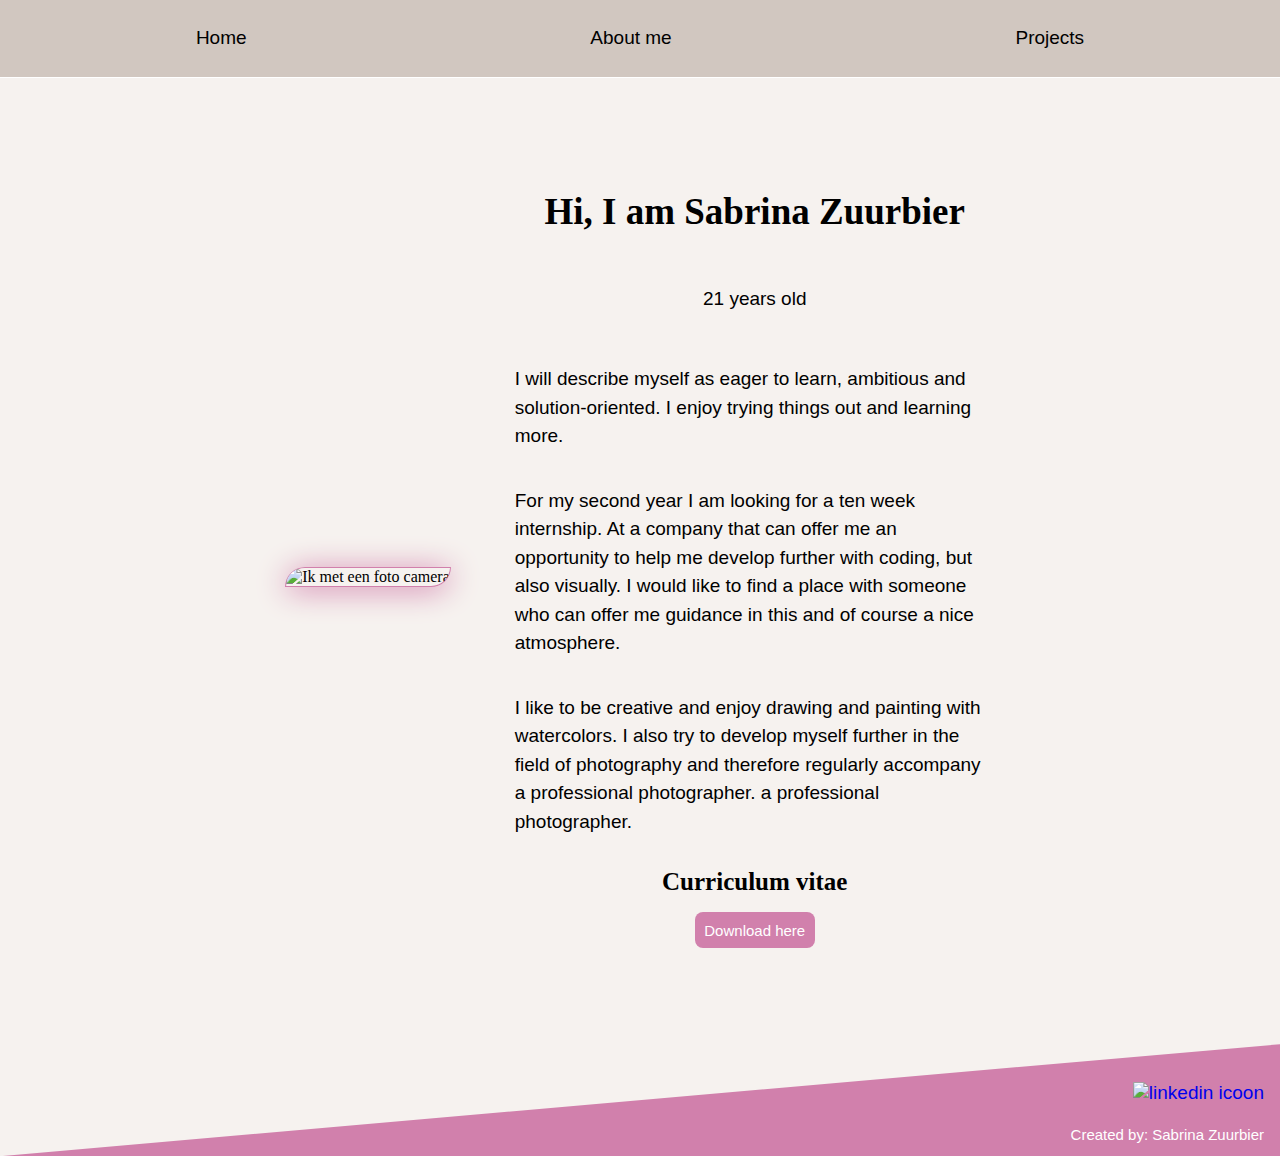
==== contact.html @ 17d9d546 "//" ====
<!DOCTYPE html>
<html lang="en">
<head>
    <meta charset="UTF-8">
    <meta name="viewport" content="width=device-width, initial-scale=1.0">
    <title>Contact</title>
    <link rel="stylesheet" href="style.css">
    <link rel="icon" type="image/svg+xml" href="images/sjzlogo.jpg">
</head>
<body class="contactpagina">
    <header>
        <nav>
            <ul>
                <li><a href="index.html">Home</a></li>
                <li><a href="contact.html">About me</a></li>
                <li><a href="mijnprojecten.html">Projects</a></li>
                <!-- <li><a href="mijnwerk.html">Mijn werk</a></li> -->
            </ul>
        </nav>
    </header>
    <main>
        <section>
            <img src="images/sabrina-met-camera.JPG" alt="Ik met een foto camera">
            <div>
                <h1>Hi, I am Sabrina Zuurbier</h1>
                <p>21 years old</p>
                <div>
                     <p> I will describe myself as eager to learn, ambitious and solution-oriented. I enjoy trying things out and learning more.</p>
                    <p> For my second year I am looking for a ten week internship. At a company that can offer me an opportunity to help me develop further with coding, but also visually.
                        I would like to find a place with someone who can offer me guidance in this and of course a nice atmosphere.</p>
                     <p>I like to be creative and enjoy drawing and painting with watercolors. I also try to develop myself further in the field of photography and therefore regularly accompany a professional photographer. 
                        a professional photographer.
                    </p>   
                </div>
                <div>
                    <h2>Curriculum vitae</h2>
                    <a href="images/cv-sabrina-zuurbier.pdf" download>Download here</a>
                </div>
            </div>
        </section>
        <!-- <section>
            <h2>contact</h2>
                <ul>
                    <li>Sabrina Zuurbier</li>
                    <li>sj.zuurbier@gmail.com</li>
                    <li>06....</li>
                    <li><a class="linkedinicon" target="_blank" href="https://www.linkedin.com/in/sabrina-z-400316205?utm_source=share&utm_campaign=share_via&utm_content=profile&utm_medium=ios_app
                    " rel="https://nl.linkedin.com/"><img src="images/linkedin-icon.png" alt="linkedin icoon"></a></li>
                </ul>
        </section>  -->
    </main>
    <footer>
        <div>
                <!-- Target zorgt ervoor dat er een nieuwe window geopent word -->
            <a class="linkedinicon" target="_blank" href="https://www.linkedin.com/in/sabrina-z-400316205?utm_source=share&utm_campaign=share_via&utm_content=profile&utm_medium=ios_app
                " rel="https://nl.linkedin.com/"><img src="images/linkedin-icon.png" alt="linkedin icoon"></a>

            <p>Created by: Sabrina Zuurbier</p>
        </div>

        <span></span>
    </footer>
</body>
</html>
---- style.css ----
* {
  padding: 0;
  margin: 0;
  box-sizing:border-box;
  text-decoration: none;
}

@import url('https://fonts.googleapis.com/css2?family=Playfair+Display:wght@400..900&display=swap');
@import url('https://fonts.googleapis.com/css2?family=Croissant+One&family=Playfair+Display:wght@400..900&display=swap');

:root{
  --font-headers: "Croissant One", "Times New Roman", Times, serif;
  --font-size-small: 19px;
  --background-color: #f6f2ef;
  --text-color: black;
  --element-color: #8f788d;
  --fonts-text: "Open sans", "serif"; 
  --second-color: #d1c7c0;
  --roze-color: #d180ac; 
}


/* algemene vormgeving */
h1 {
  font-family: var(--font-headers);
  font-size: 37px;
  text-align: center;
  padding:1rem;
}

h2 {
  font-family: var(--font-headers);
  font-size: 25px;
}

h3 {
  font-family: var(--font-headers);
  font-size: 22px;
}

p, ul li, a {
  font-size: var(--font-size-small);
  font-family:Verdana, Geneva, Tahoma, sans-serif;
  list-style-type: none;
}

p, li {
  line-height: 1.5em;
}

p {
  padding-top: 20px;
}
/* Vormgeving van de header */
header nav {
  border-bottom: 1px solid white;
}

header nav ul{
  display: flex;
  justify-content: space-around;
  font-size: var(--font-size-small);
  padding: 1.5rem;
  background-color: var(--second-color);
}

header nav ul li a{
  color: var(--text-color);
}

header nav ul li:hover {
  transform: scale(125%);
  transition: 1s ease;
}

a:hover {
  transform: scale(110%);
  transition: 1s ease;
}

/* Vormgeving footer */

footer {
  position: absolute;
  bottom: 0;
  right: 0;
  width: 100vw;
  display: flex;
  flex-direction: column;
  align-items: center;
}

footer div {
  position: absolute;
  bottom: .6rem;
  right: 1rem;
  z-index: 2;
  display: flex;
  align-items: end;
  flex-direction: column;
  color: white;
}

footer li, footer p {
  font-size: 15px;
}

footer span {
  background-color: var(--roze-color);
  clip-path: polygon(100% 30%, 0 100%, 100% 100%);
  height: 160px;
  max-width: 490px;
  min-width: 100vw;
  position: relative;
}

.mijnprojectenpagina {
  position: relative;
}


body {
  background-color: var(--background-color);
  padding-bottom: 5rem;
  position: relative;
}

main {
  display: flex;
  flex-direction: column;
  align-items: center;
}

section {
  align-items: center;
  display: flex;
  flex-direction: column;
}

section img {
  max-width: 50vw;
}

/* Pagina Homepagina  */
[class="home"] section:first-of-type, [class="contactpagina"] section:first-of-type {
  background-color: var(--background-color);
  display: flex;
  justify-content: center;
  flex-direction: row;
  padding: 5rem 2.5rem;
}

section:first-of-type div, [class="home"] section:first-of-type ul{
  display: flex;
  flex-direction: column;
  align-items: center;
  padding: 1rem;
}


section:first-of-type div p {
  margin-top: 1rem;
}

[class="home"] section:first-of-type ul{
  flex-direction: row;
  gap:1rem;
}

[class="home"] section:first-of-type ul li img {
  max-width: 3rem;
}

[class="home"] section:first-of-type div > a, [class="contactpagina"] main section div a, .mojo section:nth-of-type(3) a{
  background-color: var(--roze-color);
  color: white;
  padding: .6rem;
  border-radius: .5rem;
  margin: 1rem;
  border: none;
  font-size: 15px;
}


[class="home"] section:first-of-type>img, [class="contactpagina"] section:first-of-type > img {
  max-width: 50vw;
  border-radius: 100px 0;
  border: 1px solid var(--roze-color);
  box-shadow: 0px 3px 31px var(--roze-color);
  margin: 2rem
}

[class="home"] section:first-of-type>img, [class="contactpagina"] section:first-of-type > img{
  height: auto;
  display: block;
  transition: box-shadow 0.3s ease;
}

[class="home"] section:first-of-type:hover > img, [class="contactpagina"] section:first-of-type:hover > img{
  animation: shadow-snake 4s infinite linear;
}

@keyframes shadow-snake {
  0% {
    box-shadow: 0 0 10px 2px rgba(209, 128, 172, 0.8),
                0 0 0 0 rgba(209, 128, 172, 0.8),
                0 0 0 0 rgba(209, 128, 172, 0.8);
  }
  25% {
    box-shadow: 10px 0 10px 2px rgba(209, 128, 172, 0.8),
                0 0 0 0 rgba(209, 128, 172, 0.8),
                -10px 0 10px 2px rgba(209, 128, 172, 0.8);
  }
  50% {
    box-shadow: 10px 10px 10px 2px rgba(209, 128, 172, 0.8),
                0 0 0 0 rgba(209, 128, 172, 0.8),
                -10px -10px 10px 2px rgba(209, 128, 172, 0.8);
  }
  75% {
    box-shadow: 0 10px 10px 2px rgba(209, 128, 172, 0.8),
                -10px 0 10px 2px rgba(209, 128, 172, 0.8),
                10px 0 10px 2px rgba(209, 128, 172, 0.8);
  }
  100% {
    box-shadow: 0 0 10px 2px rgba(209, 128, 172, 0.8),
                0 0 0 0 rgba(209, 128, 172, 0.8),
                0 0 0 0 rgba(209, 128, 172, 0.8);
  }
}


[class="home"] section:first-of-type>img {
  max-width: 50vw;
}

@media (width>850px) {
  [class="home"] section:first-of-type>img {
    max-width: 20rem;
  }
}


[class="home"] main section:nth-of-type(2) > div {
  display: grid;
  width: 90vw;
  grid-template-columns: repeat(auto-fit, minmax(30vw, 1fr));
}

[class="home"] main section:nth-of-type(2) > div article {
  display: flex;
  flex-direction: column;
  justify-content: center;
  max-width: 30vw;
}



[class="home"] main section:nth-of-type(2) > div img {
  max-width: 20vw;
}

.home section:nth-of-type(2) article a {
  color: black;
  display: flex;
  flex-direction: column;
  align-items: center;

}

.home section:nth-of-type(2) article a div {
  display: flex;
  flex-direction: column;
  align-items: center;
}

.home section article {
  width: 40vw;
}


/* Contactpagina */

[class="contactpagina"] section:first-of-type > img {
  max-width: 30%;
}

[class="contactpagina"] section ul {
  margin-top: 3rem;
  padding: 3rem;
  background-color: var(--element-color);
  border-radius: 20px;
  color: white;
}


[class="contactpagina"] section li{
  padding: .5rem;
}

section:first-of-type div div {
  width: 40vw;
}

/* Projecten pagina */

.mijnprojectenpagina article{
  display: flex;
  justify-content: center;
}

 [class="mijnprojectenpagina"] article a{ 
  display: flex;
  flex-direction: column;
  padding: 1rem;
  color: white;
  align-items: center;
  background-color: #d180ac ;
  border-radius: 1rem;
  width: 60vw;
 }

 [class="mijnprojectenpagina"] article:nth-of-type(2) a{
  background-color: var(--element-color);
 }

 [class="mijnprojectenpagina"] article:nth-of-type(3) a {
  background-color: #bd99a2;
 }

 

 [class="mijnprojectenpagina"] article div {
  max-width: 45vw;
 }

 


 /* Algemene code voor de detailpagina's */
 section article {
  padding: 2.5rem 0rem;
  max-width: 80vw;
 }

 /* Detailpagina zoek een boek en de andere pagina's detail */
 /* Als ik tijd heb dit even allemaal opschonen met evt een andere css stylesheet */
 [class="zoekeenboek"] section:nth-of-type(1)>div img, [class="pollutionparty"] section:nth-of-type(1)>div img,  [class="mojo"] section:nth-of-type(1)>div img {
  max-width: 100vw;
 }

 [class="zoekeenboek"] section:nth-of-type(1)>div,  [class="pollutionparty"] section:nth-of-type(1)>div,  [class="mojo"] section:nth-of-type(1)>div  {
  position: relative;
  padding-top: 0;
 }

 [class="zoekeenboek"] section:nth-of-type(1) div > h1,  [class="pollutionparty"] section:nth-of-type(1) div > h1, [class="mojo"] section:nth-of-type(1) div > h1 {
  position: absolute;
  bottom: 0;
  z-index: 2;
  background-color: var(--background-color);
  width: 100vw;
  border-radius: 30px;
  box-shadow: 10px 5px 5px gray; 
}

.pollutionparty section:first-of-type article:first-of-type p{
  padding:0;
}

 /* details van zoek een boek pagina */

 [class="zoekeenboek"] iframe {
  width: 60vw;
 }

 section:nth-of-type(2) article {
  max-width: 80vw;

 }

 section:nth-of-type(2) article article, .pollutionparty section:nth-of-type(2)  article:nth-of-type(2) {
  display: grid;
  grid-template-columns: repeat(auto-fit, minmax(20vw, 1fr));
  gap: 1rem;
 }

 section:nth-of-type(2) article article img, .pollutionparty section:nth-of-type(2)  article:nth-of-type(2) img{
  max-width: 30vw;
  border: solid 1.5px var(--roze-color);
 }
 
 .mojo section:first-of-type  article:first-of-type p, .zoekeenboek section:first-of-type  article:first-of-type p{
  padding: 0;
  align-items: flex-start;
  width: 80vw;
 }

  /* Detailpagina pollution party */
  .pollutionparty section:first-of-type div:nth-of-type(2) {
    flex-direction: row;
    align-items: flex-start;
    width: 60vw;
    justify-content: space-between;
    gap: 5rem;
  }
 

  .pollutionparty section:first-of-type div:nth-of-type(2) article:first-of-type p{
    padding: 0;
    margin-top: 0;
  }

  .pollutionparty section:first-of-type div:nth-of-type(2) article:first-of-type p:first-of-type {
    margin-top: 2.5rem;
  }

.pollutionparty section:first-of-type article:nth-of-type(2) ul li {
  list-style-type: circle;
}

.pollutionparty section:first-of-type article:nth-of-type(2) ul {
  padding-left: 1.5rem;
}

.pollutionparty section:nth-of-type(2) > div {
  max-width: 80vw;
}






  /* Detailpagina mojo */

  video {
  width: 30vw;
}

.pollutionparty section:nth-of-type(2) article:nth-of-type(3) div, .pollutionparty section:nth-of-type(2) article:nth-of-type(4) div{
  display: flex;
  align-items: center;
  flex-direction: column;
}

@media (width>60em) {
  [class="zoekeenboek"] section:nth-of-type(1) div > img, [class="pollutionparty"] section:nth-of-type(1) div > img, [class="mojo"] section:nth-of-type(1) div > img  {
    height: 50rem;
    object-fit: cover;
    object-position: 50% 20%;
    width: 100vw;
  }
  section article, .pollutionparty section:nth-of-type(2) > div, section:nth-of-type(2) article  {
    max-width: 60vw;
  }
  .mojo section:first-of-type  article:first-of-type p, .zoekeenboek section:first-of-type  article:first-of-type p {
    width: 80vw;
  }
 }

 @media (width<555px){
  [class="home"] section:first-of-type {
    flex-direction: column;
    align-items: center;
  }

  p {
   font-size: 15px;
  }

  .home section article {
    width: 90vw;
  }

  [class="home"] main section:nth-of-type(2) > div {
    grid-template-columns: repeat(auto-fit, minmax(100vw, 1fr));
  }

  [class="home"] main section:nth-of-type(2) > div img {
    max-width: 90vw;
  }
}
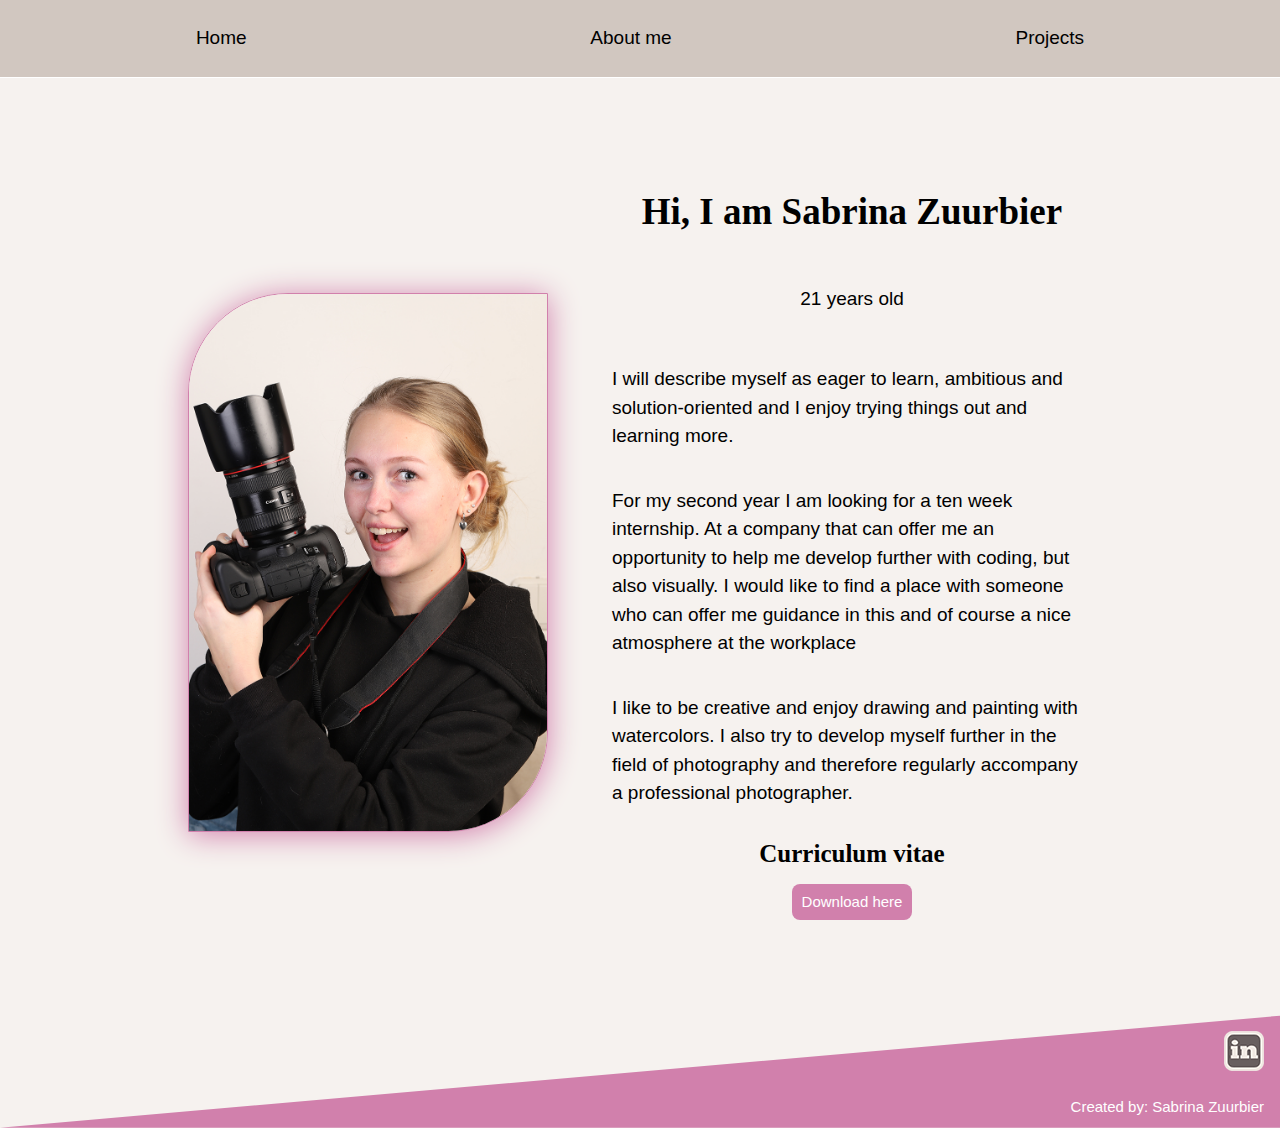
==== commit d8c56c95: ".." ====
--- a/contact.html
+++ b/contact.html
@@ -25,11 +25,10 @@
                 <h1>Hi, I am Sabrina Zuurbier</h1>
                 <p>21 years old</p>
                 <div>
-                     <p> I will describe myself as eager to learn, ambitious and solution-oriented. I enjoy trying things out and learning more.</p>
+                     <p> I will describe myself as eager to learn, ambitious and solution-oriented and I enjoy trying things out and learning more.</p>
                     <p> For my second year I am looking for a ten week internship. At a company that can offer me an opportunity to help me develop further with coding, but also visually.
-                        I would like to find a place with someone who can offer me guidance in this and of course a nice atmosphere.</p>
+                        I would like to find a place with someone who can offer me guidance in this and of course a nice atmosphere at the workplace</p>
                      <p>I like to be creative and enjoy drawing and painting with watercolors. I also try to develop myself further in the field of photography and therefore regularly accompany a professional photographer. 
-                        a professional photographer.
                     </p>   
                 </div>
                 <div>
